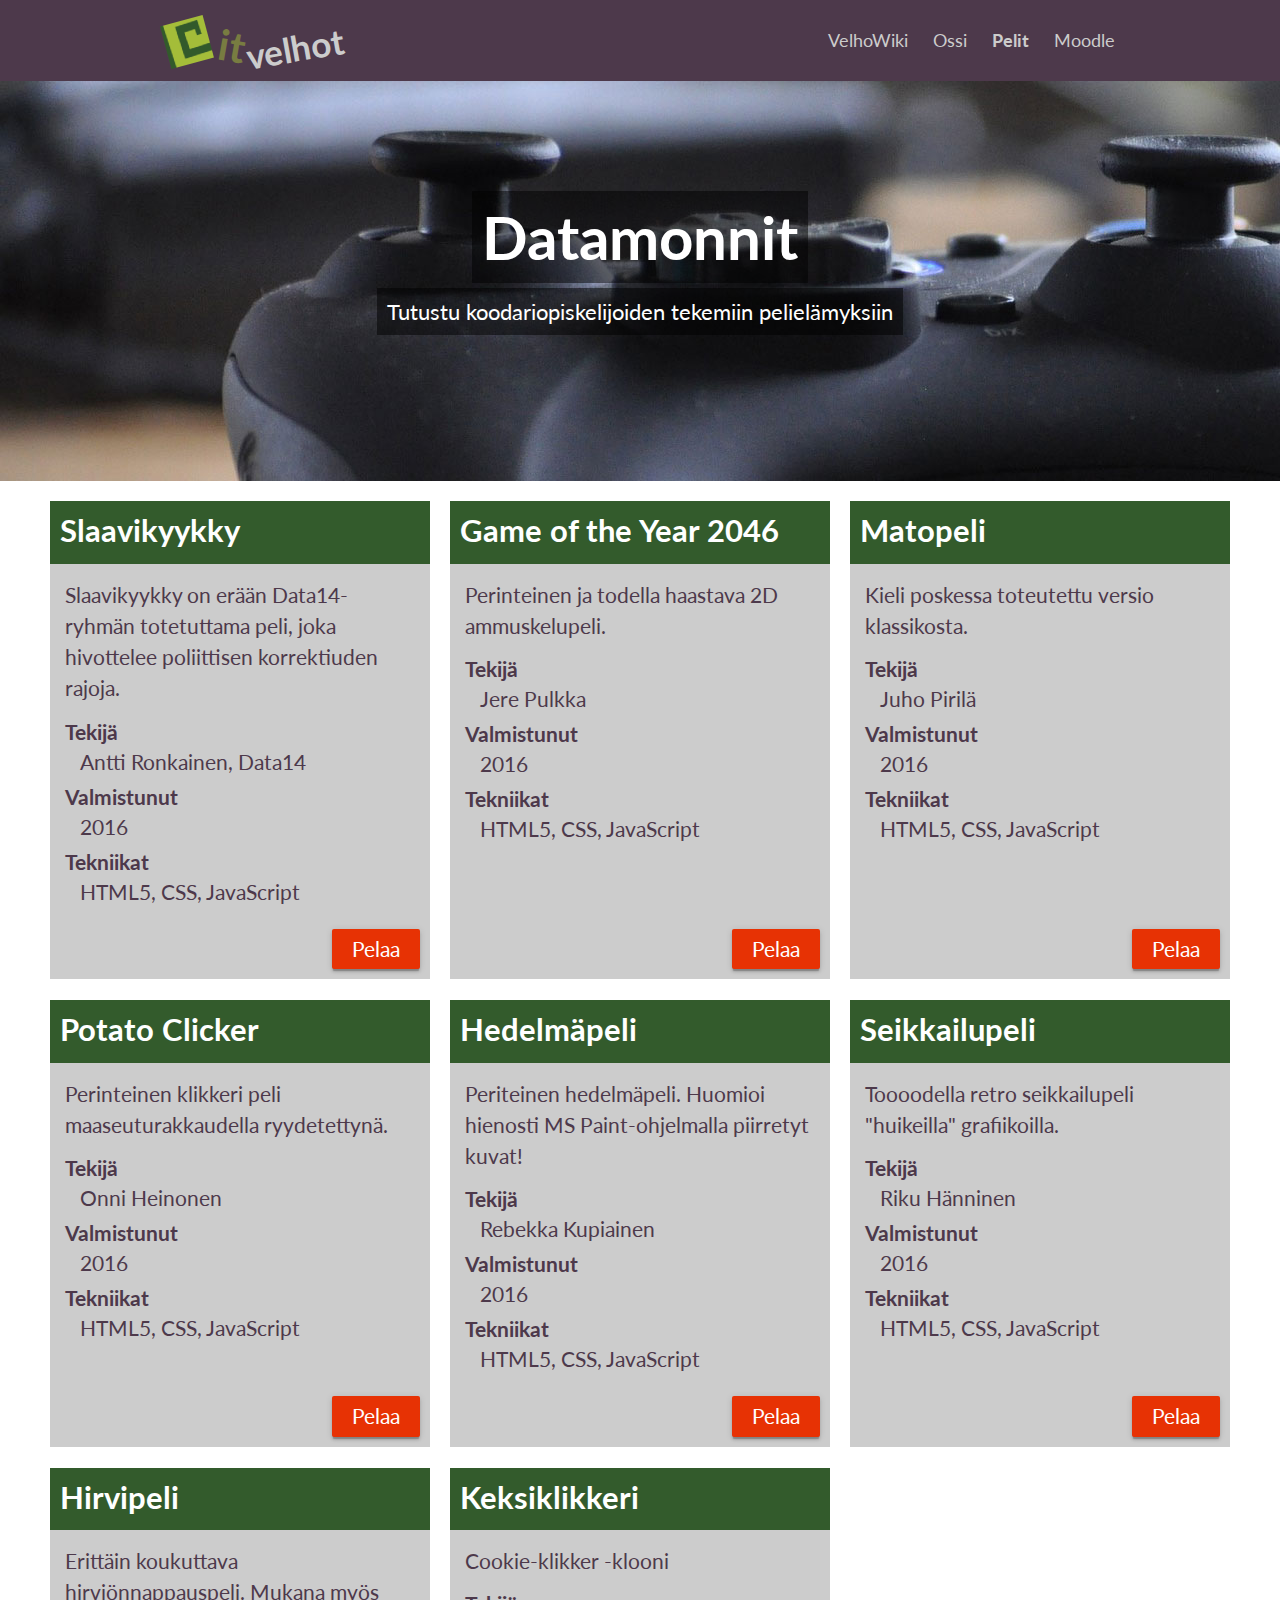
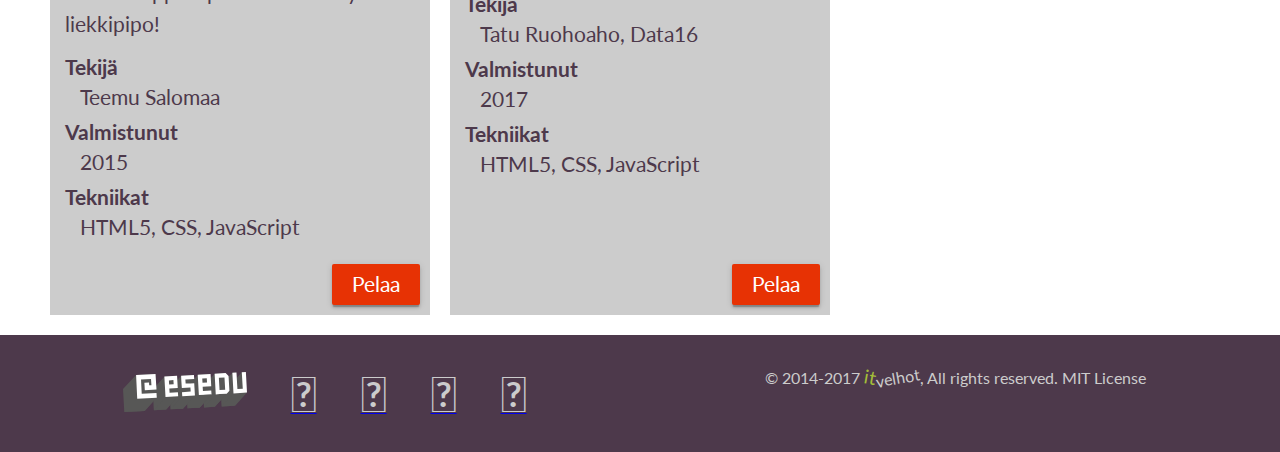
==== pelit.html @ f1851c49 "pelit-sivun alatunniste" ====
<!DOCTYPE html>
<html>
  <head>
    <meta charset="utf-8">
    <meta name="viewport" content="width=device-width">
    <meta name="description" content="Datamonnit, datanomi, esedu">
    <meta name="viewport" content="width=device-width, initial-scale=1.0">
    <meta name="keywords" content="datamonnit, datanomi, esedu">
    <link href="https://fonts.googleapis.com/icon?family=Material+Icons" rel="stylesheet">
    <link rel="stylesheet" href="https://cdnjs.cloudflare.com/ajax/libs/font-awesome/4.7.0/css/font-awesome.min.css">
    <link href="https://fonts.googleapis.com/css?family=Lato" rel="stylesheet">
    <link href="https://fonts.googleapis.com/css?family=Roboto+Condensed" rel="stylesheet">
    <link rel="icon" href="./assets/img/esedu_favico.png" type="image/png">
    <title> - it-velhot | Esedu - </title>
    <link rel="stylesheet" href="./assets/css/mobile-style.css">
  </head>
  <body>
    <div class="wrapper">
      <header class="row heading">
        <div class="container">
          <div class="branding">
            <a href="./index.html">
              <img class="heading-img" src="./assets/img/esedu_favico.png" style="" alt="Esedu Favicon"/>
              <h1 class="heading-img"><span class="highlight pulse">it</span><span class="logo-pulse lowlight"> velhot</span></h1>
            </a>
          </div>
          <nav class="icon"><a href="javascript:void(0);" onclick="blockToggle('topnav')">&#9776;</a></nav>
          <nav id="topnav" class="topnav">
            <ul>
              <li class=""><a href="https://it.esedu.fi/w" target="_new">VelhoWiki</a></li>
              <li class=""><a href="https://ossi.esedu.fi" target="_new">Ossi</a></li>
              <li class="active"><a href="../pelit.html">Pelit</a></li>
              <li class=""><a href="http://moodle.esedu.fi/moodle/" target="_new">Moodle</a></li>
            <!--
              <li  class="dropdown">
              <a href="javascript:void(0)" onclick="childToggle(this)" class="drop-btn">Ryhmät &nbsp;</a>
                 <ul class="dropdown-content">
                   <li><a href="#">Ohjelmistotuotanto</a></li>
                   <li><a href="#">Käytöntuki</a></li>
                 </ul>
              </li>
            -->
            <!--
              <li  class="tab6"><a href="#">Kuvia</a></li>
              <li  class="tab6"><a href="#">Some</a></li>
            </ul>
          -->
          </nav>
        </div>
      </header>
  
      <section id="showcase" class="games">
          <div class="container">
              <h1><span class="dark_bg">Datamonnit</span></h1>
              <p><span class="dark_bg">Tutustu koodariopiskelijoiden tekemiin pelielämyksiin</span></p>
          </div>
      </section>

      <main class="ruudukko">
        <section>
          <h2>Slaavikyykky</h2>
          <div>
            <p>
              Slaavikyykky on erään Data14-ryhmän totetuttama peli, joka hivottelee poliittisen korrektiuden rajoja. 
            </p>
            <dl>
              <dt>Tekijä</dt><dd>Antti Ronkainen, Data14</dd>
              <dt>Valmistunut</dt><dd> 2016</dd>
              <dt>Tekniikat</dt><dd>HTML5, CSS, JavaScript</dd>
            </dl> 
          </div>
          <p class="more"><a class="btn" target="_new" href=".../pelit/slaavikyykky/">Pelaa</a></p>
        </section>
        <section>
          <h2>Game of the Year 2046</h2>
          <div>
            <p>
              Perinteinen ja todella haastava 2D ammuskelupeli. 
            </p>
            <dl>
              <dt>Tekijä</dt><dd>Jere Pulkka</dd>
              <dt>Valmistunut</dt><dd>2016</dd>
              <dt>Tekniikat</dt><dd>HTML5, CSS, JavaScript</dd>
            </dl>
          </div>
          <p class="more"><a class="btn" target="_new" href="../pelit/game_of_the_year/pelaus.html">Pelaa</a></p>
        </section>
        <section>
          <h2>Matopeli</h2>
          <div>
            <p>
              Kieli poskessa toteutettu versio klassikosta. 
            </p>
            <dl>
                <dt>Tekijä</dt><dd>Juho Pirilä</dd>
                <dt>Valmistunut</dt><dd>2016</dd>
                <dt>Tekniikat</dt><dd>HTML5, CSS, JavaScript</dd>
              </dl>
          </div>
          <p class="more"><a class="btn" target="_new" href="../pelit/matopeli/snake.html">Pelaa</a></p>
        </section>
        <section>
          <h2>Potato Clicker</h2>
          <div>
            <p>
            Perinteinen klikkeri peli maaseuturakkaudella ryydetettynä.
            </p>
            <dl>
              <dt>Tekijä</dt><dd>Onni Heinonen</dd>
              <dt>Valmistunut</dt><dd>2016</dd>
              <dt>Tekniikat</dt><dd>HTML5, CSS, JavaScript</dd>
            </dl>
          </div>
          <p class="more"><a class="btn" target="_new" href="../pelit/potatoclicker">Pelaa</a></p>
        </section>
        <section>
          <h2>Hedelmäpeli</h2>
          <div>
            <p>
            Periteinen hedelmäpeli. Huomioi hienosti MS Paint-ohjelmalla piirretyt kuvat!
            </p>
            <dl>
              <dt>Tekijä</dt><dd>Rebekka Kupiainen</dd>
              <dt>Valmistunut</dt><dd>2016</dd>
              <dt>Tekniikat</dt><dd>HTML5, CSS, JavaScript</dd>
            </dl>
          </div>
          <p class="more"><a class="btn" target="_new" href="../pelit/hedelmapeli">Pelaa</a></p>
        </section>
        <section>
          <h2>Seikkailupeli</h2>
          <div>
            <p>
            Toooodella retro seikkailupeli "huikeilla" grafiikoilla.
            </p>
            <dl>
              <dt>Tekijä</dt><dd>Riku Hänninen</dd>
              <dt>Valmistunut</dt><dd>2016</dd>
              <dt>Tekniikat</dt><dd>HTML5, CSS, JavaScript</dd>
            </dl>
          </div>
          <p class="more"><a class="btn" target="_new" href="../pelit/adventure">Pelaa</a></p>
        </section>
        <section>
          <h2>Hirvipeli</h2>
          <div>
            <p>Erittäin koukuttava hirviönnappauspeli. Mukana myös liekkipipo!</p>
            <dl>
              <dt>Tekijä</dt><dd>Teemu Salomaa</dd>
              <dt>Valmistunut</dt><dd>2015</dd>
              <dt>Tekniikat</dt><dd>HTML5, CSS, JavaScript</dd>
            </dl> 
          </div>
          <p class="more"><a class="btn" target="_new" href="../pelit/hirvipeli">Pelaa</a></p>
        </section>
        <section>
          <h2>Keksiklikkeri</h2>
          <div>
            <p>
            Cookie-klikker -klooni
            </p>
            <dl>
              <dt>Tekijä</dt><dd>Tatu Ruohoaho, Data16</dd>
              <dt>Valmistunut</dt><dd>2017</dd>
              <dt>Tekniikat</dt><dd>HTML5, CSS, JavaScript</dd>
            </dl>
          </div>
          <p class="more"><a class="btn" target="_new" href="../pelit/keksi_klikkeri">Pelaa</a></p>
        </section>


      </main>
    </div>

      
    <footer>
        <section>
          <ul>
            <li>
              <a href="https://www.esedu.fi">
                <img src="assets/img/esedu_gray.svg" data-no-retina="true" alt="youtube-logo" style="height: 40px; ">
              </a>
            </li>
            <li>
              <a href="https://www.github.com/datamonnit/">
                <i class="fab fa-github"></i>
              </a>
            </li>
            <li>
              <a href="https://www.instagram.com/datamonni/">
                <i class="fab fa-instagram"></i>
              </a>
            </li>
            <li>
                <a href="https://twitch.tv/codingesedu" target="_new">
                  <i class="fab fa-twitch"></i>
                </a> 
            </li>
            <li>
              <a href="https://www.youtube.com/channel/UCwDwx63XPM27Wz66mrq5-hw" target="_new">
                <i class="fab fa-youtube"></i>
              </a>
            </li>
          </ul>
        </section>
        <section>
            <p class="copy">© 2014-2017 <span class="highlight">it</span><span class="lowlight">velhot</span>, All rights reserved. MIT License</p>
        </section>
      </footer>

  </body>
  <script src="./assets/js/main.js"></script>
</html>
---- assets/css/mobile-style.css ----
* {
  margin: 0; padding: 0; box-sizing: border-box;
}

html, body{
  height: 100%;
  font-family: 'Lato', sans-serif;
}

h1,h2, li a, footer, p {
  
}

.ruudukko ul {
  list-style: none;
  padding: 0;
}
.ruudukko li {
  padding-left: 1.3em;
}
.ruudukko li:before {
  content: "\f00c"; /* FontAwesome Unicode */
  font-family: FontAwesome;
  display: inline-block;
  margin-left: -1.3em; /* same as padding-left set on li */
  width: 1.3em; /* same as padding-left set on li */
}


.container {
max-width: 970px;
margin: 0 auto;
}

.highlight {
  display: inline-block;
  color: #a4be39;
  font-size: 1.2em;
  -ms-transform: rotate(10deg); 
  -webkit-transform: rotate(10deg); 
  transform: rotate(10deg);
}
.lowlight {
  display: inline-block;
  
  -ms-transform: rotate(-10deg); 
  -webkit-transform: rotate(-10deg); 
  transform: rotate(-10deg);
}


.pulse {
  -webkit-animation: pulse 3s ease-out;
  -webkit-animation-iteration-count: infinite; 
  opacity: 0.5;
}
@-webkit-keyframes pulse {
  0% { 
      opacity: 0.5;
  }
  50% { 
      opacity: 1.0;
  }
  100% { 
      opacity: 0.5;
  }
}


hr.style-two {
  border: 0;
  height: 1px;
  background-image: linear-gradient(to right, rgba(0, 0, 0, 0), rgba(0, 0, 0, 0.75), rgba(0, 0, 0, 0));
}

/* Navigointi */
.icon {
  display: none;
}

/* Mixin */
@mixin vertical-align($position: relative) {
  position: $position;
  top: 50%;
  -webkit-transform: translateY(-50%);
  -ms-transform: translateY(-50%);
  transform: translateY(-50%);
} 

.branding {
  display: block;
  float: left;
  @include vertical-align();
} 

.branding img {
  display: block;
  float: left;
  margin: 0 10px;
  height: 2.5em;
  width: auto;
  @include vertical-align(); 

  -ms-transform: rotate(-15deg); 
  -webkit-transform: rotate(-15deg); 
  transform: rotate(-15deg);
}

.some {
  font-size: 0.9em;
  width: 100%;
  display: grid;
  grid-template-columns: 1fr 1fr;
  padding: 10px;
  text-align: center;
}

.some i {
  font-size: 4em;
  display: block;
  clear: both;
  margin: 0 5px;
  
}

.some a {
  color: black;
  text-decoration: none;
  margin: 5px;
}

.some a:hover {
  color: #444;
}

/*******************************************
**      Navigointipalkki -tyylit          **
********************************************/
.dropdown-content {position: absolute;}

.heading {
  background-color: #4D394B;
  padding: 20px 0px;
  color: #ccc;
  font-size: 1.1em;
}

.heading a {
  color: #ccc;
  text-decoration: none;;
}
  
header h1 {
  float: left;
}
  
header nav{
  text-align: right;
  width: 100%;
  /* color: #979797; */
}
  
header nav ul li { display: inline-block; }

header li {
  margin: 0px;
  padding: 10px;
}
  
.dropdown li{
  display: block;
  padding: 10px;
  margin: 0;
} 
  
.dropdown {
  z-index: 85;
}

.dropdown-content {
  display: none;
  position: absolute;
}

.dropdown-content a {
  /* background-color: #222; */
  /* padding: 10px 10px; */
  text-decoration: none;
  display: block;
  text-align: left;
}

.dropdown-content a {
  display: block;
  margin: 0;
  padding: 0;
}

.dropdown-content li { background-color: #7F5F7C; }

.dropdown-content li:hover {background-color: #444}

.show {
  display: block;
}

nav a:hover {
  color: #fff;
}

nav li.active {
  font-weight: bold;
}

/* Showcase */
#showcase {
  min-height: 400px;
  text-align: center;
  color: #ffffff;
  padding: 100px 0;
}

.index {
  background-image: url('../img/screenofcode.jpg');
}

.games {
  background-image: url('../img/controller.jpg');
}

.staff {
  background-image: url('../img/staff.jpg');
}


#showcase h1 {
  font-size: 60px;
  margin: 20px;
}

#showcase p {
  margin: 25px;
  font-size: 22px;
}

.dark_bg {
  padding: 10px;
  background-color: rgba(0, 0, 0, 0.5);
}

/*******************************************
**      Grid Styles                       **
********************************************/
.ruudukko {
  font-size: 1.3em;
  max-width: 1200px;
  margin: 10px auto;
  display: grid;
  grid-template-columns: 1fr 1fr 1fr;
  /* grid-template-rows: 200px 200px 200px; */
  /* border: 2px solid #f76707;
  border-radius: 5px;
  background-color: #fff4e6; */
}


.ruudukko > section {
  display: grid;
  grid-template-columns: 1fr;
  grid-template-rows: 3em auto min-content;
  background-color: #ccc;
  padding: 0px;
  margin: 0.5em;
  color: #4D394B;
}
.ruudukko h2 {
  /* background-color: #2EA664; */
  background-color: #335B2C;
  padding: 10px;
  color: #fff;
}

.ruudukko p, .ruudukko ul, .ruudukko dl {
  margin: 15px;
}

.ruudukko p {
  line-height: 1.5em;
}

.ruudukko dt {
  margin-top: 10px;
  font-weight: bold;
}
.ruudukko dd {
  margin-top: 5px;
  margin-left: 15px;
}

.ruudukko .more {
  line-height: 1em;
  text-align: right; 
  margin: 0px;
}

.btn { 
  text-decoration: none;
  display: inline-block;
  padding: 10px 20px;
  background-color: rgb(231, 50, 4);
  color: #fff;
  border: none;
  margin: 10px;
  border-radius: 2px;
  box-shadow: 0 3px 3px 0 rgba(0,0,0,0.14), 0 1px 7px 0 rgba(0,0,0,0.12), 0 3px 1px -1px rgba(0,0,0,0.2); 
}

.btn:hover {
  background-color: rgb(192, 49, 24);
  box-shadow: 0 3px 3px 0 rgba(0,0,0,0.14), 0 1px 7px 0 rgba(0,0,0,0.12), 0 3px 1px -1px rgba(0,0,0,0.2); 
  color: #fff;
}

.btn:active {
  box-shadow: none;
  border:none; 
}

.ruudukko ul {
  padding: 0px 0px 0 0px;
  
}

.ruudukko ul li {
  margin-left: 0px;
  line-height: 1.3em;
}

.ruudukko li a {
  color: #325A2B;
  text-decoration: none;
}

footer {
  display: grid;
  grid-template-columns: 1fr 1fr;
  grid-auto-rows: auto;
  grid-template-areas: "a a b b";
  background-color: #4D394B;
  color: #ccc;
  margin: 10px 0 0 0;
  padding: 10px;
  text-align: center;
  vertical-align: middle;
}

footer li {
  display: inline-block;
  margin: 20px;
}

footer i {
  font-size: 3em;
  color: #ccc;
}
footer img {
  height: 80px;
}

.copy {
  margin-top: 20px;
}


/* .dropdown:hover .dropdown-content {
  display: block;
} */


/*******************************************
**      Mobiili -tyylit                   **
********************************************/
@media screen and (max-width: 980px) {
  
  /*******************************************
  **      Mobiili-navigaatio                **
  ********************************************/
   
  .topnav ul { clear: both; }
  .topnav li { display: none; }
  .icon {
    display: block;
    padding-right: 10px;
    font-size: 1.5em;
  }
  
  .topnav.responsive {position: relative;}
  .topnav.responsive li.icon {
    position: absolute;
    right: 0;
    top: 0;
  }
  .responsive li, .responsive li a {
    float: none;
    display: block;
    text-align: left;
  }
  .dropdown-content { 
    margin-top: 15px;
    position: relative;
  }

  /*******************************************
  **      Mobiili-showcase                  **
  ********************************************/
  #showcase {
    min-height: 200px;
    padding: 20px 0;
  }


  /*******************************************
  **      Mobiili-gridi                     **
  ********************************************/
  /* Grid-styles */
  .ruudukko {
    max-width: 970px;
    margin: 20px auto;
    display: grid;
    grid-template-columns: 1fr;
    grid-template-rows: 100%;
  }

  /*******************************************
  **      Mobiili-footer                     **
  ********************************************/
  footer {
    display: block;
    width: 100%;
  }
  

}

@media screen and (max-width: 600px) {
  footer section {
    margin: 0;
    padding: 0;
    clear: both;
  }
  footer li {
    display: block;
    width: 33%;
    float: left;
    margin: 20px 0;
  }
}
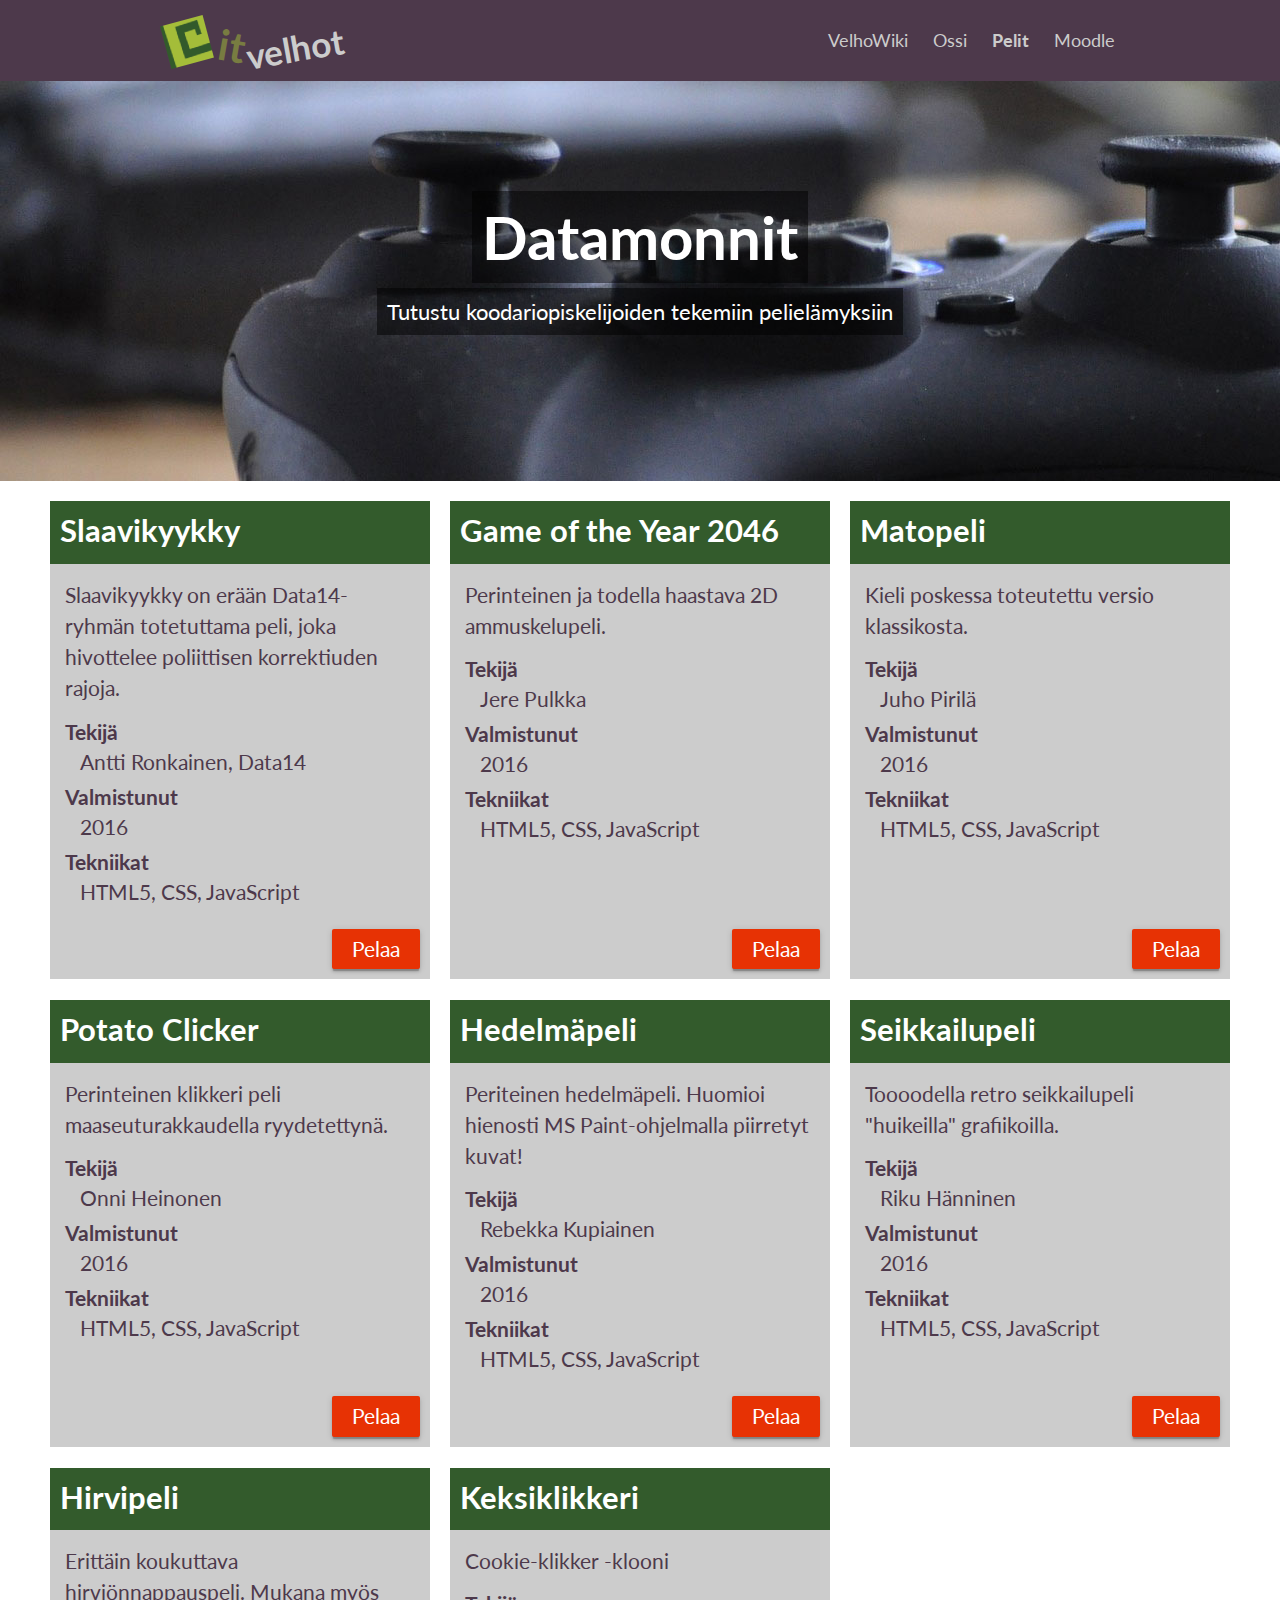
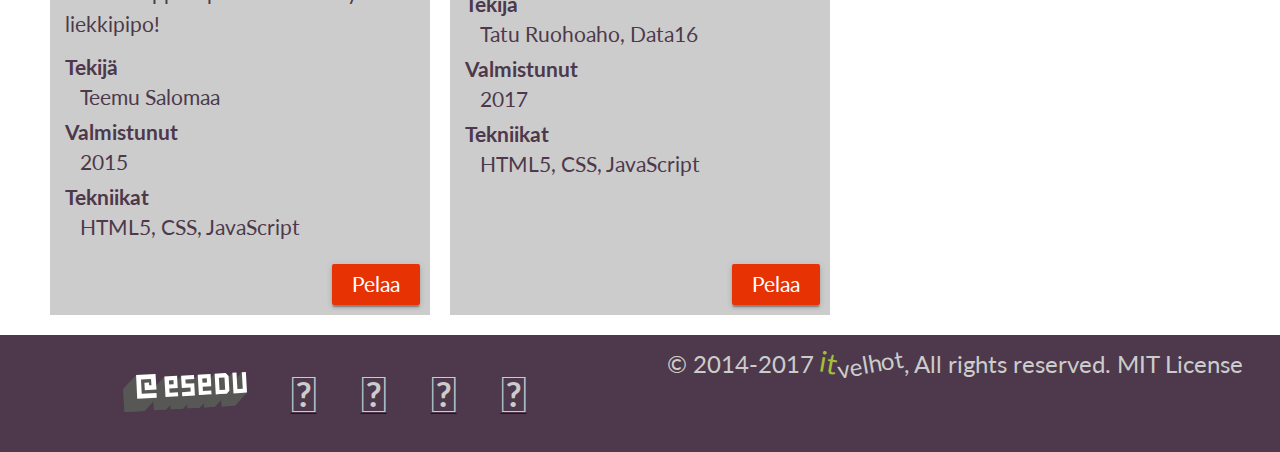
==== commit fc05249a: "Pieni korjaus linkkeihin" ====
--- a/pelit.html
+++ b/pelit.html
@@ -69,7 +69,7 @@
               <dt>Tekniikat</dt><dd>HTML5, CSS, JavaScript</dd>
             </dl> 
           </div>
-          <p class="more"><a class="btn" target="_new" href=".../pelit/slaavikyykky/">Pelaa</a></p>
+          <p class="more"><a class="btn" target="_new" href="../pelit/slaavikyykky/">Pelaa</a></p>
         </section>
         <section>
           <h2>Game of the Year 2046</h2>
--- a/assets/css/mobile-style.css
+++ b/assets/css/mobile-style.css
@@ -90,7 +90,7 @@
 .branding {
   display: block;
   float: left;
-  @include vertical-align();
+  /* @include vertical-align(); */
 } 
 
 .branding img {
@@ -99,7 +99,7 @@
   margin: 0 10px;
   height: 2.5em;
   width: auto;
-  @include vertical-align(); 
+  /* @include vertical-align();  */
 
   -ms-transform: rotate(-15deg); 
   -webkit-transform: rotate(-15deg); 
@@ -354,6 +354,12 @@
   vertical-align: middle;
 }
 
+footer div {
+  display: flex;
+  flex-direction: column;
+  justify-content: center;
+}
+
 footer li {
   display: inline-block;
   margin: 20px;
@@ -368,7 +374,8 @@
 }
 
 .copy {
-  margin-top: 20px;
+  font-size: 1.5em;
+  vertical-align: middle;
 }
 
 
@@ -425,25 +432,32 @@
   /* Grid-styles */
   .ruudukko {
     max-width: 970px;
-    margin: 20px auto;
+    margin: 0px auto;
     display: grid;
     grid-template-columns: 1fr;
     grid-template-rows: 100%;
   }
-
+  .ruudukko > section {
+    margin: 0px 0;
+  }
   /*******************************************
   **      Mobiili-footer                     **
   ********************************************/
   footer {
     display: block;
     width: 100%;
+    margin: 0;
+  }
+
+  footer {
+    font-size: 0.8em;
   }
   
 
 }
 
 @media screen and (max-width: 600px) {
-  footer section {
+  footer div {
     margin: 0;
     padding: 0;
     clear: both;
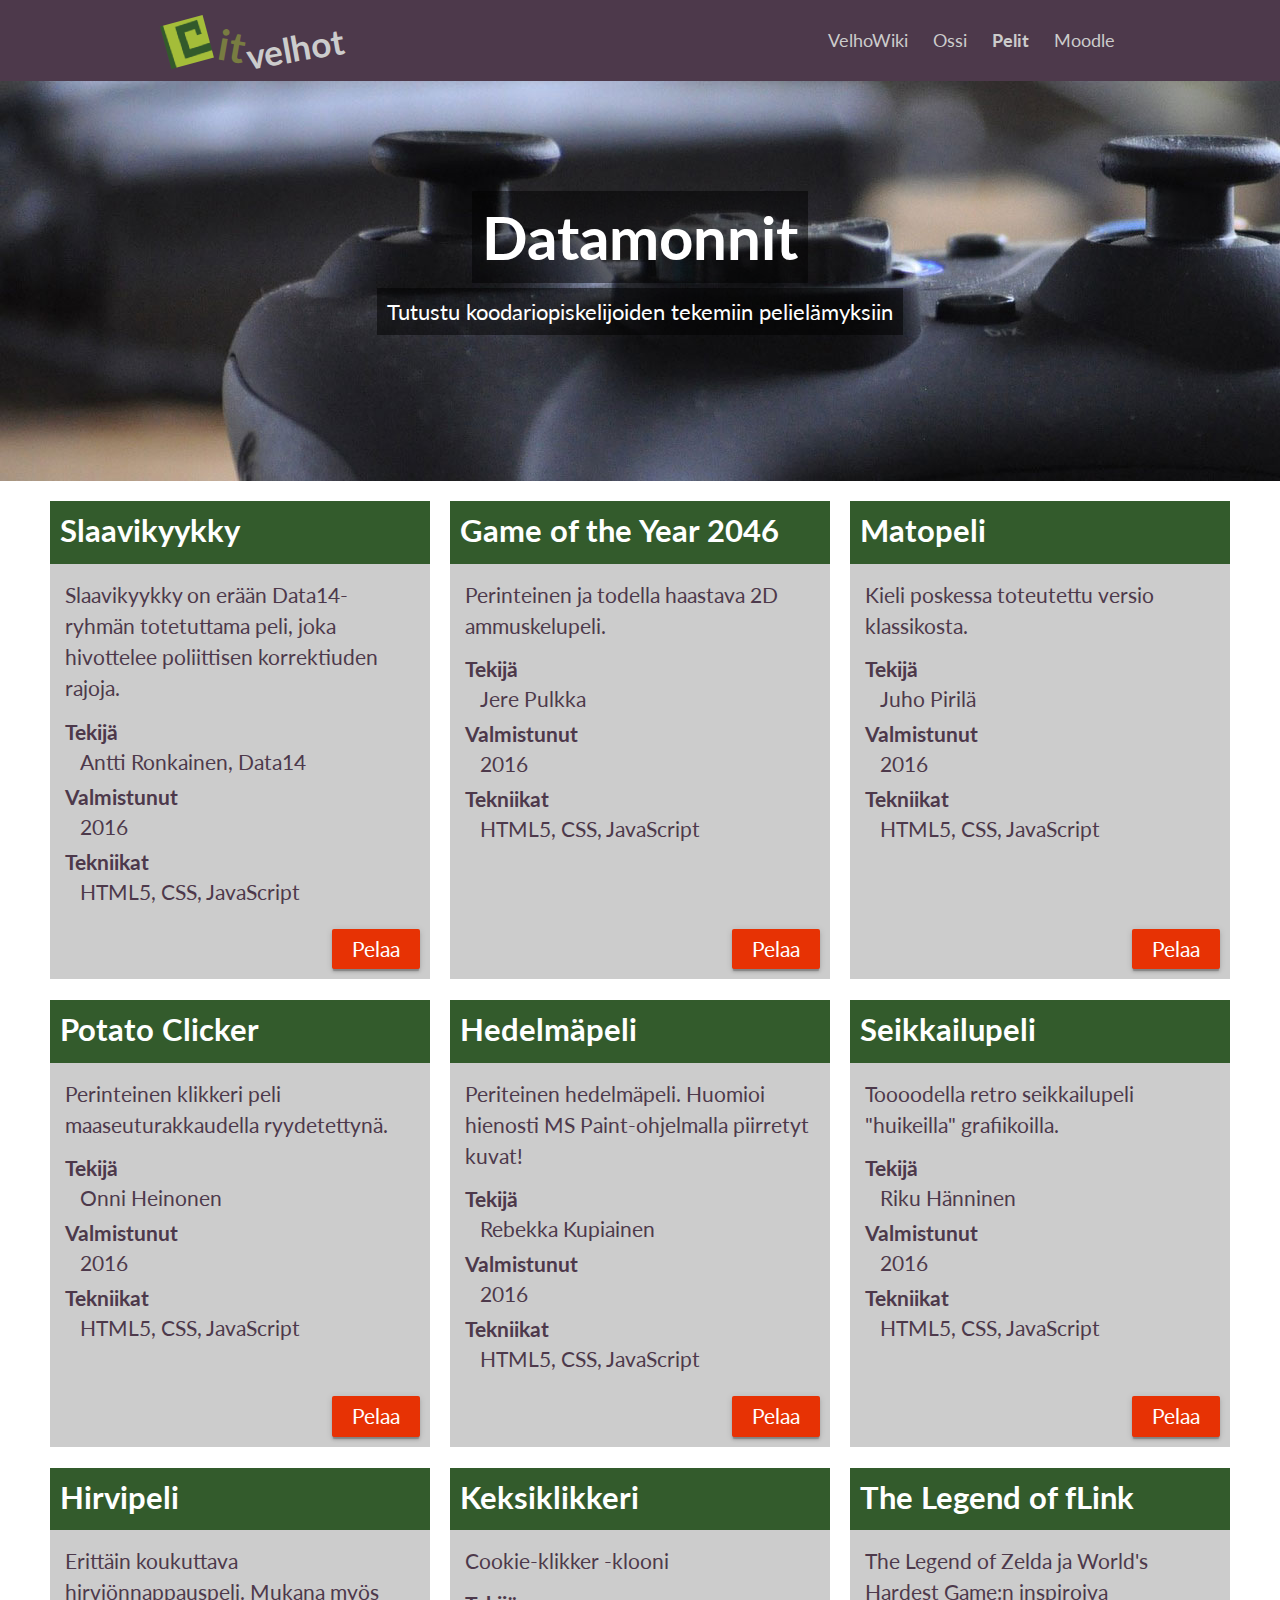
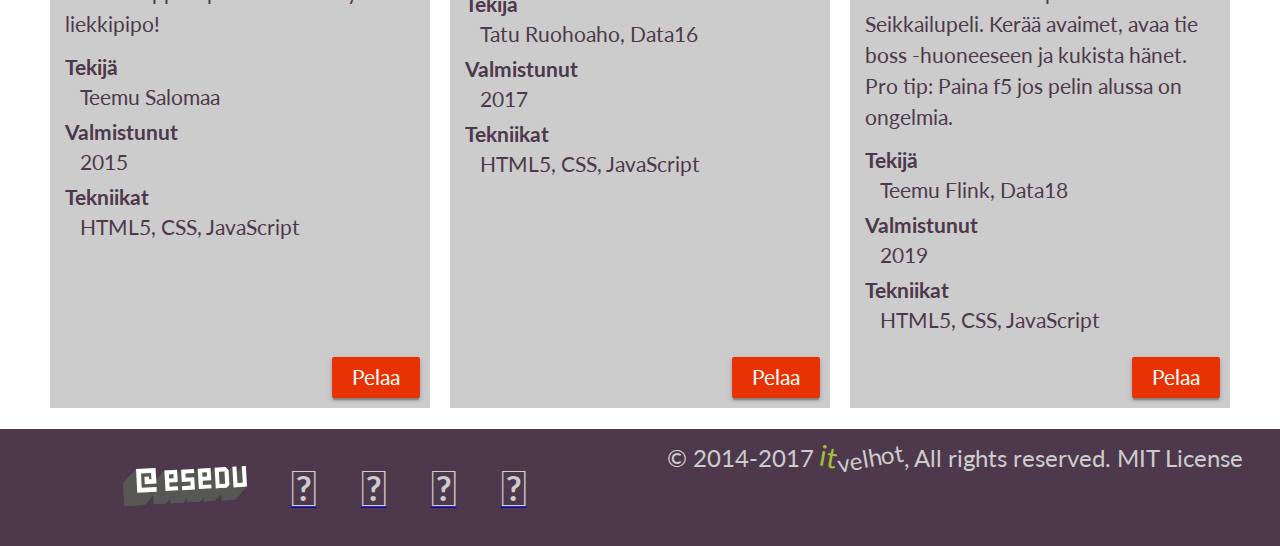
==== commit fcf8ae53: "The Legend of fLink lisätty" ====
--- a/pelit.html
+++ b/pelit.html
@@ -167,6 +167,22 @@
           </div>
           <p class="more"><a class="btn" target="_new" href="../pelit/keksi_klikkeri">Pelaa</a></p>
         </section>
+        <section>
+          <h2>The Legend of fLink</h2>
+          <div>
+            <p>
+            The Legend of Zelda ja World's Hardest Game:n inspiroiva Seikkailupeli. 
+            Kerää avaimet, avaa tie boss -huoneeseen ja kukista hänet.
+            Pro tip: Paina f5 jos pelin alussa on ongelmia.
+            </p>
+            <dl>
+              <dt>Tekijä</dt><dd>Teemu Flink, Data18</dd>
+              <dt>Valmistunut</dt><dd>2019</dd>
+              <dt>Tekniikat</dt><dd>HTML5, CSS, JavaScript</dd>
+            </dl>
+          </div>
+          <p class="more"><a class="btn" target="_new" href="../pelit/LOF/menu.html">Pelaa</a></p>
+        </section>
 
 
       </main>
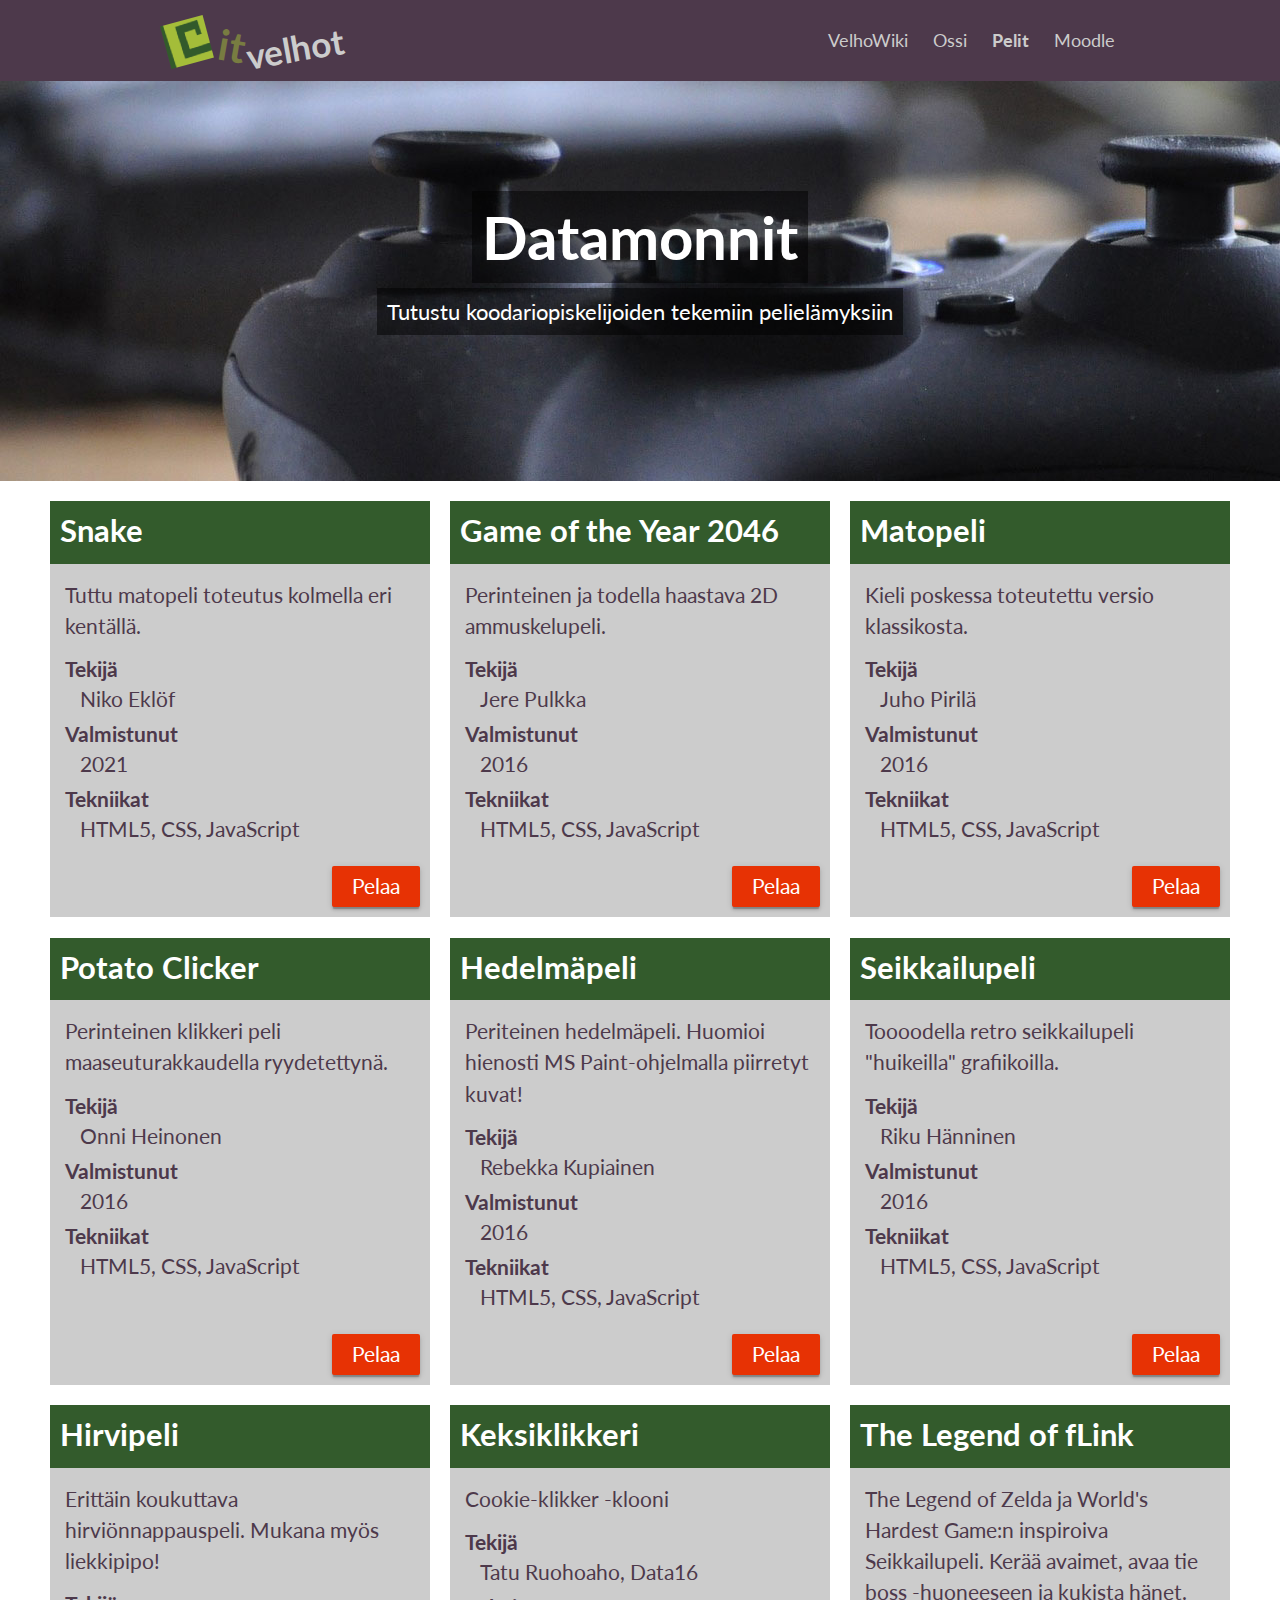
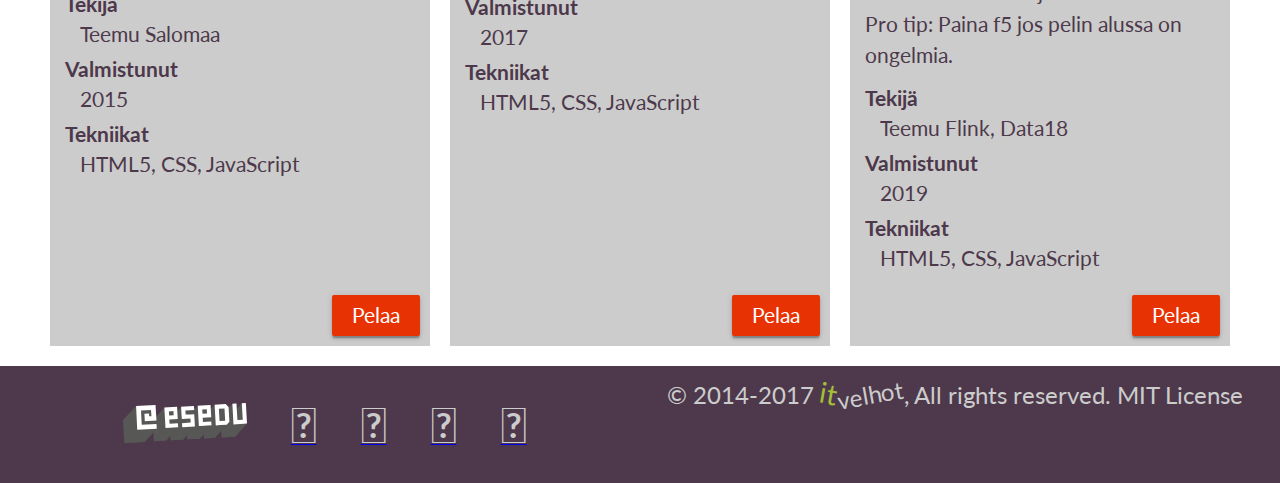
==== commit 8cd8a926: "Nikon matopeli lisätty" ====
--- a/pelit.html
+++ b/pelit.html
@@ -58,18 +58,18 @@
 
       <main class="ruudukko">
         <section>
-          <h2>Slaavikyykky</h2>
-          <div>
-            <p>
-              Slaavikyykky on erään Data14-ryhmän totetuttama peli, joka hivottelee poliittisen korrektiuden rajoja. 
-            </p>
-            <dl>
-              <dt>Tekijä</dt><dd>Antti Ronkainen, Data14</dd>
-              <dt>Valmistunut</dt><dd> 2016</dd>
-              <dt>Tekniikat</dt><dd>HTML5, CSS, JavaScript</dd>
-            </dl> 
-          </div>
-          <p class="more"><a class="btn" target="_new" href="../pelit/slaavikyykky/">Pelaa</a></p>
+          <h2>Snake</h2>
+          <div>
+            <p>
+              Tuttu matopeli toteutus kolmella eri kentällä.
+            </p>
+            <dl>
+              <dt>Tekijä</dt><dd>Niko Eklöf</dd>
+              <dt>Valmistunut</dt><dd>2021</dd>
+              <dt>Tekniikat</dt><dd>HTML5, CSS, JavaScript</dd>
+            </dl>
+          </div>
+          <p class="more"><a class="btn" target="_new" href="../pelit/matopeli-niko/">Pelaa</a></p>
         </section>
         <section>
           <h2>Game of the Year 2046</h2>
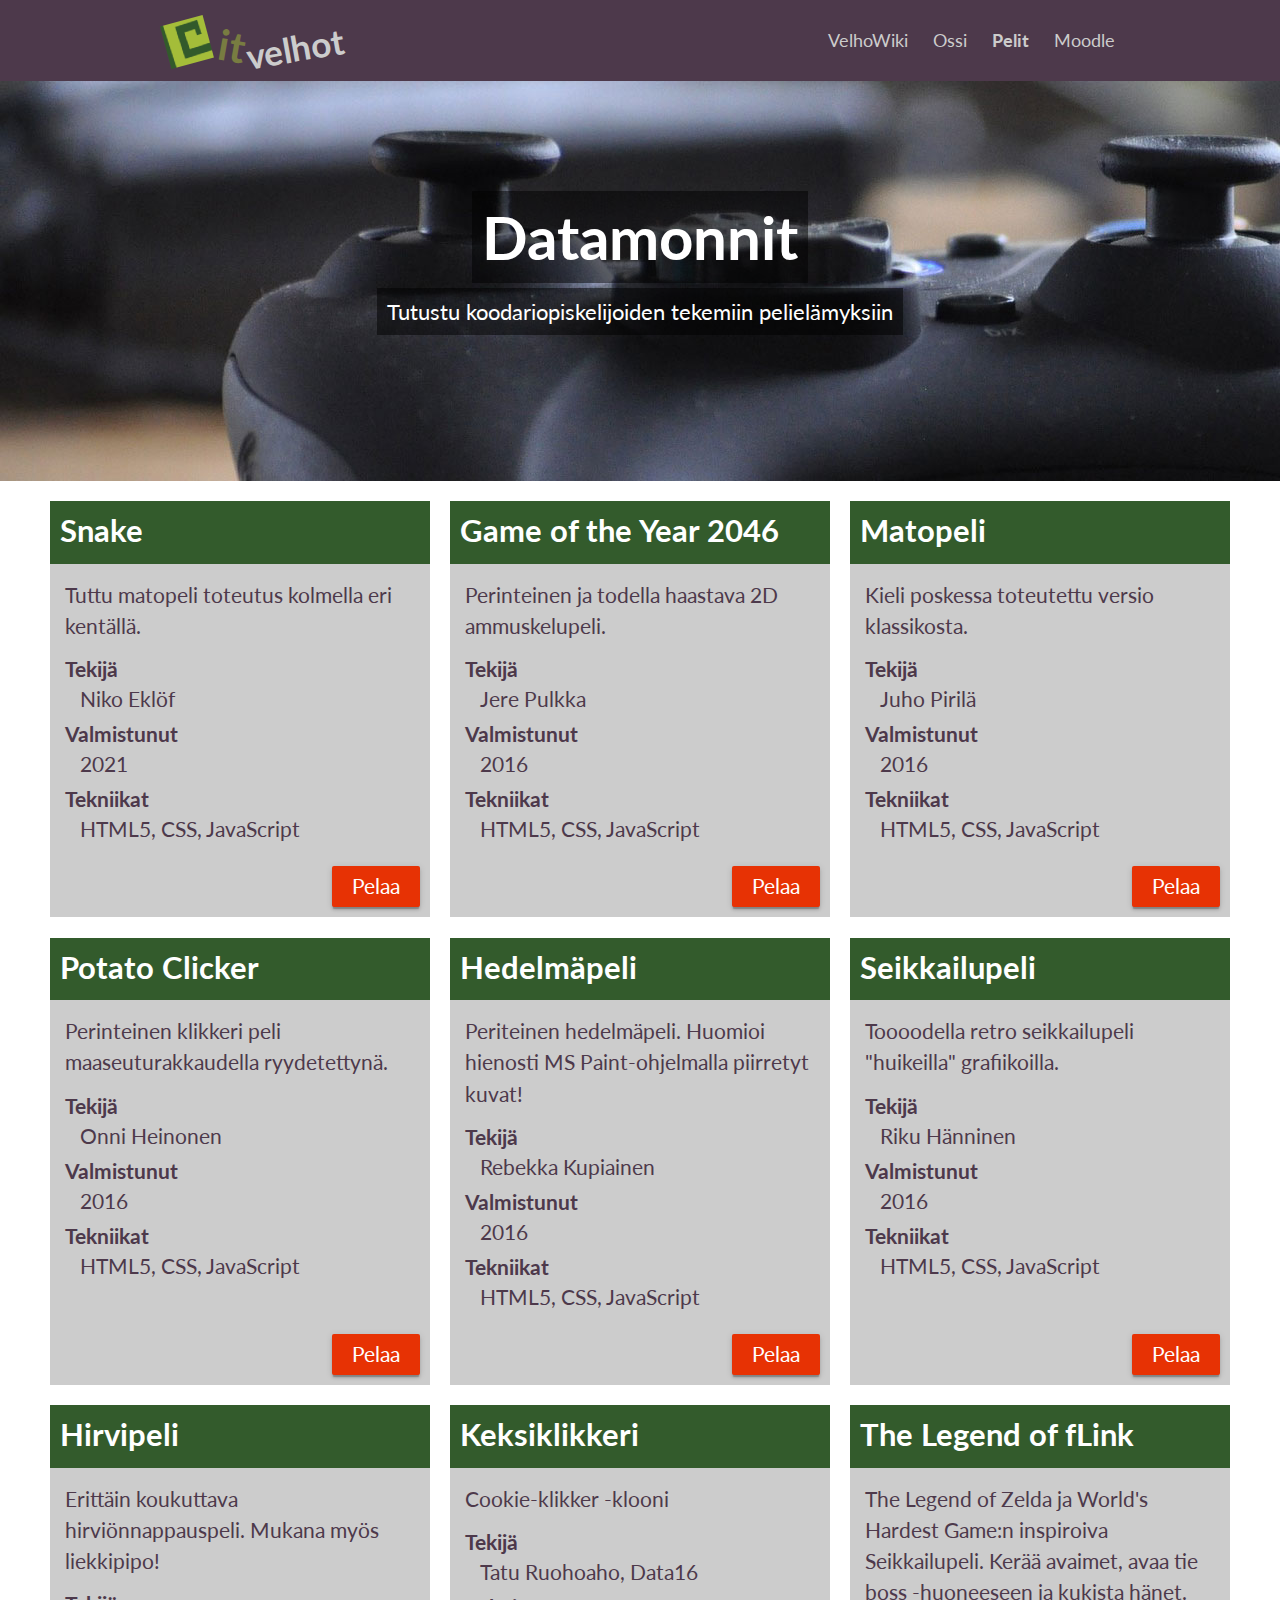
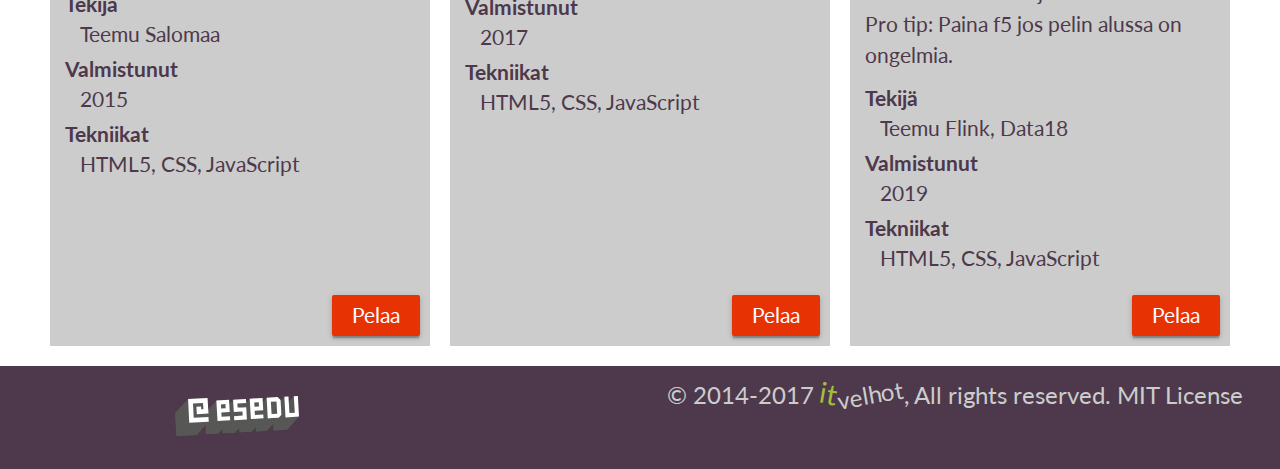
==== commit a552ff30: "FA-link uusittu" ====
--- a/pelit.html
+++ b/pelit.html
@@ -7,7 +7,9 @@
     <meta name="viewport" content="width=device-width, initial-scale=1.0">
     <meta name="keywords" content="datamonnit, datanomi, esedu">
     <link href="https://fonts.googleapis.com/icon?family=Material+Icons" rel="stylesheet">
-    <link rel="stylesheet" href="https://cdnjs.cloudflare.com/ajax/libs/font-awesome/4.7.0/css/font-awesome.min.css">
+    
+    <link rel="stylesheet" href="https://use.fontawesome.com/releases/v5.3.1/css/all.css" integrity="sha384-mzrmE5qonljUremFsqc01SB46JvROS7bZs3IO2EmfFsd15uHvIt+Y8vEf7N7fWAU" crossorigin="anonymous">
+
     <link href="https://fonts.googleapis.com/css?family=Lato" rel="stylesheet">
     <link href="https://fonts.googleapis.com/css?family=Roboto+Condensed" rel="stylesheet">
     <link rel="icon" href="./assets/img/esedu_favico.png" type="image/png">
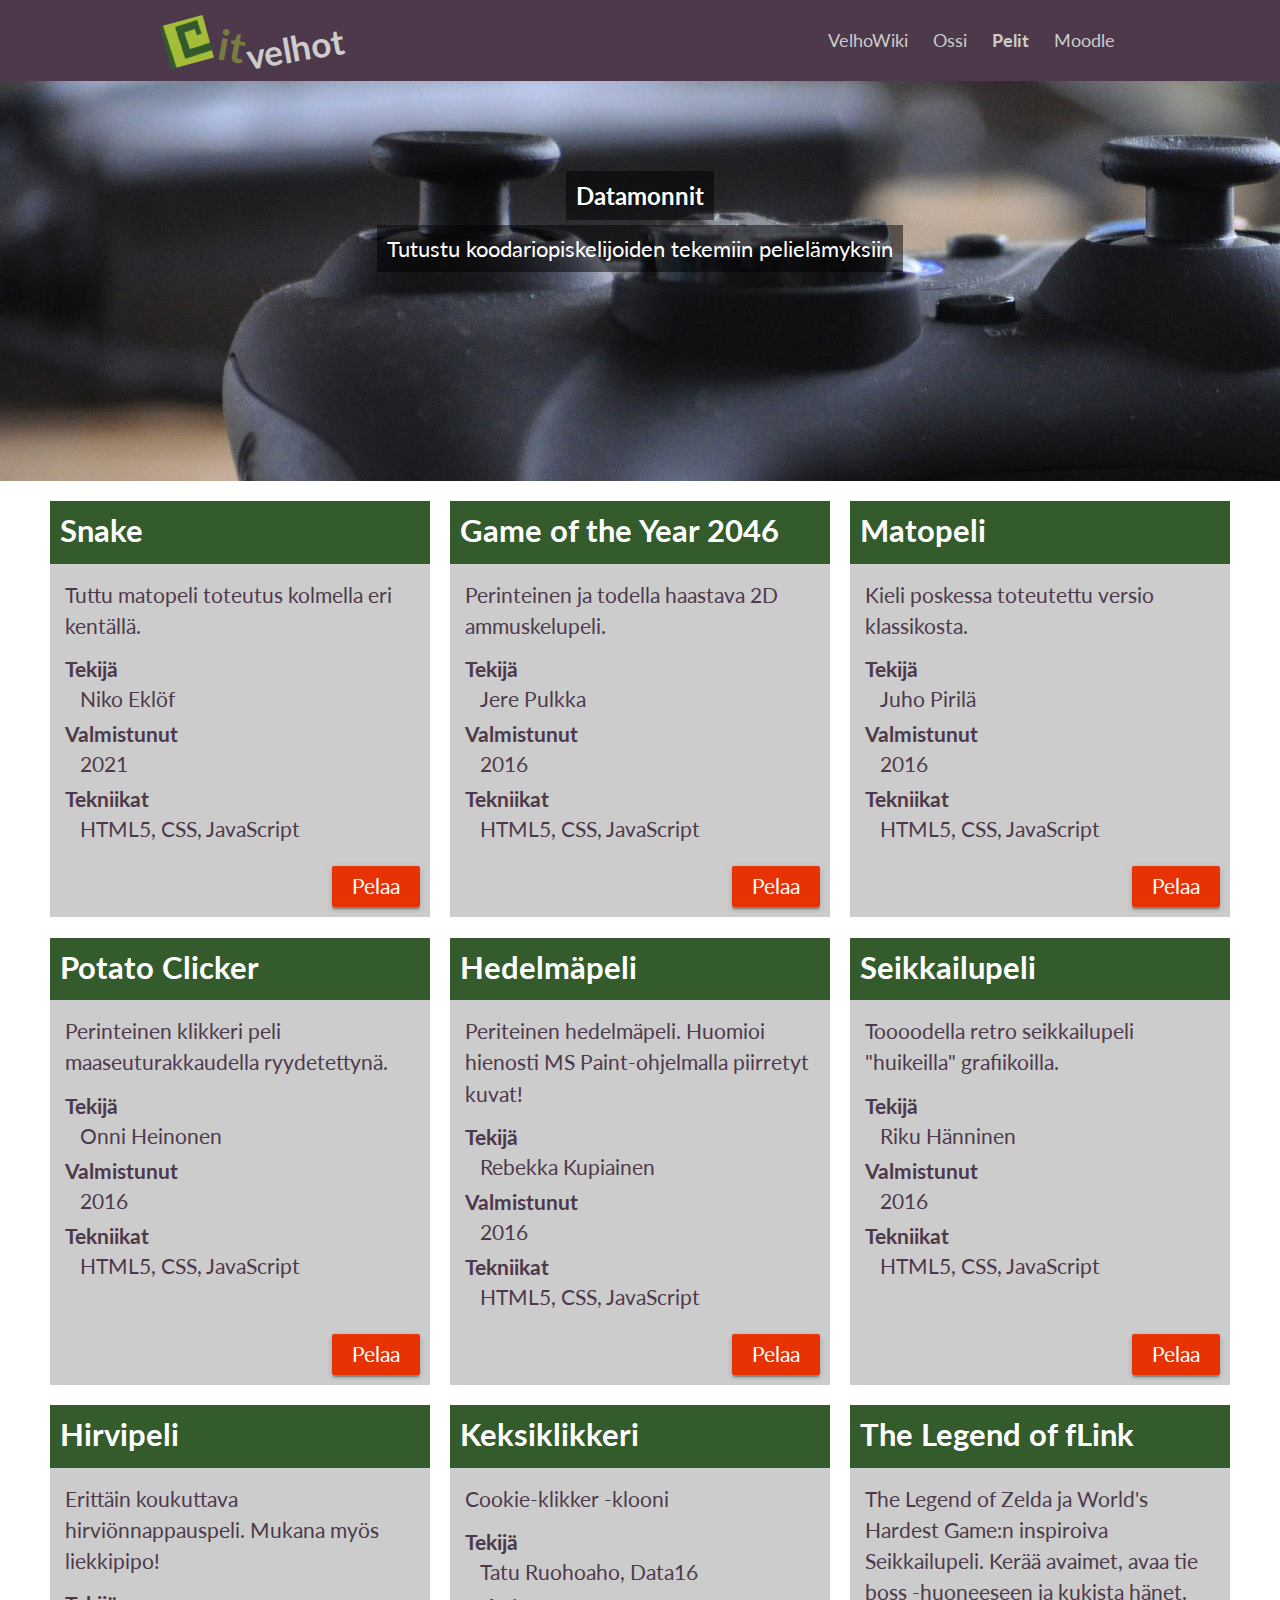
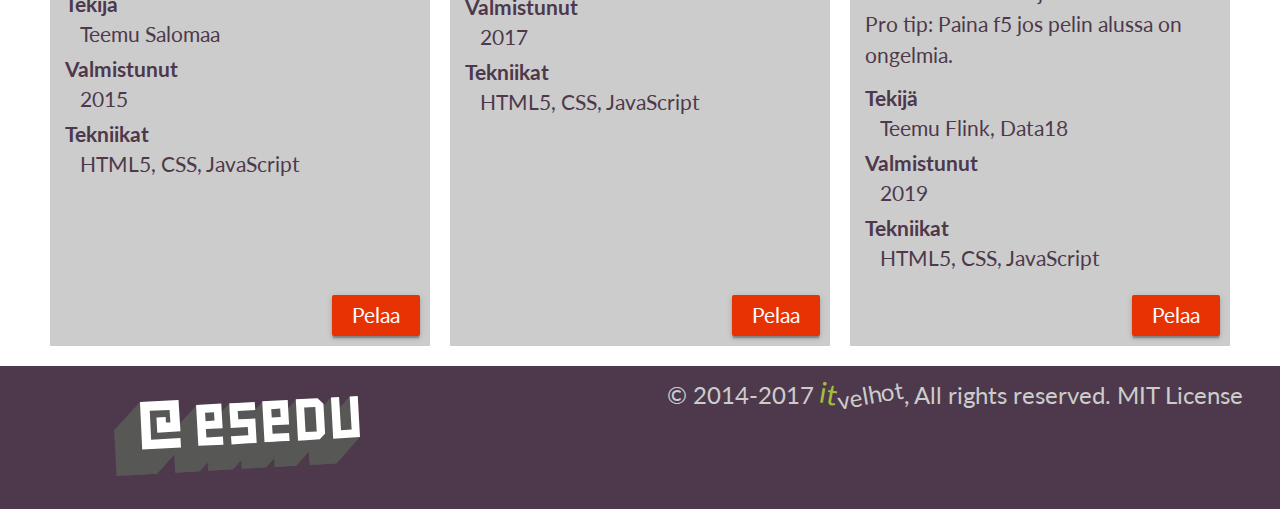
==== commit a2c238a0: "Korjailtiin HTML-validointiongelmia" ====
--- a/pelit.html
+++ b/pelit.html
@@ -1,8 +1,7 @@
 <!DOCTYPE html>
-<html>
+<html lang="fi">
   <head>
     <meta charset="utf-8">
-    <meta name="viewport" content="width=device-width">
     <meta name="description" content="Datamonnit, datanomi, esedu">
     <meta name="viewport" content="width=device-width, initial-scale=1.0">
     <meta name="keywords" content="datamonnit, datanomi, esedu">
@@ -22,17 +21,17 @@
         <div class="container">
           <div class="branding">
             <a href="./index.html">
-              <img class="heading-img" src="./assets/img/esedu_favico.png" style="" alt="Esedu Favicon"/>
+              <img class="heading-img" src="./assets/img/esedu_favico.png" alt="Esedu Favicon">
               <h1 class="heading-img"><span class="highlight pulse">it</span><span class="logo-pulse lowlight"> velhot</span></h1>
             </a>
           </div>
           <nav class="icon"><a href="javascript:void(0);" onclick="blockToggle('topnav')">&#9776;</a></nav>
           <nav id="topnav" class="topnav">
             <ul>
-              <li class=""><a href="https://it.esedu.fi/w" target="_new">VelhoWiki</a></li>
-              <li class=""><a href="https://ossi.esedu.fi" target="_new">Ossi</a></li>
+              <li class=""><a href="https://it.esedu.fi/w" target="_blank" rel="noopener noreferrer">VelhoWiki</a></li>
+              <li class=""><a href="https://ossi.esedu.fi" target="_blank" rel="noopener noreferrer">Ossi</a></li>
               <li class="active"><a href="../pelit.html">Pelit</a></li>
-              <li class=""><a href="http://moodle.esedu.fi/moodle/" target="_new">Moodle</a></li>
+              <li class=""><a href="http://moodle.esedu.fi/moodle/" target="_blank" rel="noopener noreferrer">Moodle</a></li>
             <!--
               <li  class="dropdown">
               <a href="javascript:void(0)" onclick="childToggle(this)" class="drop-btn">Ryhmät &nbsp;</a>
@@ -45,15 +44,16 @@
             <!--
               <li  class="tab6"><a href="#">Kuvia</a></li>
               <li  class="tab6"><a href="#">Some</a></li>
+            
+          -->
             </ul>
-          -->
           </nav>
         </div>
       </header>
   
       <section id="showcase" class="games">
           <div class="container">
-              <h1><span class="dark_bg">Datamonnit</span></h1>
+              <h2><span class="dark_bg">Datamonnit</span></h2>
               <p><span class="dark_bg">Tutustu koodariopiskelijoiden tekemiin pelielämyksiin</span></p>
           </div>
       </section>
@@ -71,7 +71,7 @@
               <dt>Tekniikat</dt><dd>HTML5, CSS, JavaScript</dd>
             </dl>
           </div>
-          <p class="more"><a class="btn" target="_new" href="../pelit/matopeli-niko/">Pelaa</a></p>
+          <p class="more"><a class="btn" target="_blank" href="../pelit/matopeli-niko/">Pelaa</a></p>
         </section>
         <section>
           <h2>Game of the Year 2046</h2>
@@ -85,7 +85,7 @@
               <dt>Tekniikat</dt><dd>HTML5, CSS, JavaScript</dd>
             </dl>
           </div>
-          <p class="more"><a class="btn" target="_new" href="../pelit/game_of_the_year/pelaus.html">Pelaa</a></p>
+          <p class="more"><a class="btn" target="_blank" href="../pelit/game_of_the_year/pelaus.html">Pelaa</a></p>
         </section>
         <section>
           <h2>Matopeli</h2>
@@ -99,7 +99,7 @@
                 <dt>Tekniikat</dt><dd>HTML5, CSS, JavaScript</dd>
               </dl>
           </div>
-          <p class="more"><a class="btn" target="_new" href="../pelit/matopeli/snake.html">Pelaa</a></p>
+          <p class="more"><a class="btn" target="_blank" href="../pelit/matopeli/snake.html">Pelaa</a></p>
         </section>
         <section>
           <h2>Potato Clicker</h2>
@@ -113,7 +113,7 @@
               <dt>Tekniikat</dt><dd>HTML5, CSS, JavaScript</dd>
             </dl>
           </div>
-          <p class="more"><a class="btn" target="_new" href="../pelit/potatoclicker">Pelaa</a></p>
+          <p class="more"><a class="btn" target="_blank" href="../pelit/potatoclicker">Pelaa</a></p>
         </section>
         <section>
           <h2>Hedelmäpeli</h2>
@@ -127,7 +127,7 @@
               <dt>Tekniikat</dt><dd>HTML5, CSS, JavaScript</dd>
             </dl>
           </div>
-          <p class="more"><a class="btn" target="_new" href="../pelit/hedelmapeli">Pelaa</a></p>
+          <p class="more"><a class="btn" target="_blank" href="../pelit/hedelmapeli">Pelaa</a></p>
         </section>
         <section>
           <h2>Seikkailupeli</h2>
@@ -141,7 +141,7 @@
               <dt>Tekniikat</dt><dd>HTML5, CSS, JavaScript</dd>
             </dl>
           </div>
-          <p class="more"><a class="btn" target="_new" href="../pelit/adventure">Pelaa</a></p>
+          <p class="more"><a class="btn" target="_blank" href="../pelit/adventure">Pelaa</a></p>
         </section>
         <section>
           <h2>Hirvipeli</h2>
@@ -153,7 +153,7 @@
               <dt>Tekniikat</dt><dd>HTML5, CSS, JavaScript</dd>
             </dl> 
           </div>
-          <p class="more"><a class="btn" target="_new" href="../pelit/hirvipeli">Pelaa</a></p>
+          <p class="more"><a class="btn" target="_blank" href="../pelit/hirvipeli">Pelaa</a></p>
         </section>
         <section>
           <h2>Keksiklikkeri</h2>
@@ -167,7 +167,7 @@
               <dt>Tekniikat</dt><dd>HTML5, CSS, JavaScript</dd>
             </dl>
           </div>
-          <p class="more"><a class="btn" target="_new" href="../pelit/keksi_klikkeri">Pelaa</a></p>
+          <p class="more"><a class="btn" target="_blank" href="../pelit/keksi_klikkeri">Pelaa</a></p>
         </section>
         <section>
           <h2>The Legend of fLink</h2>
@@ -183,7 +183,7 @@
               <dt>Tekniikat</dt><dd>HTML5, CSS, JavaScript</dd>
             </dl>
           </div>
-          <p class="more"><a class="btn" target="_new" href="../pelit/LOF/menu.html">Pelaa</a></p>
+          <p class="more"><a class="btn" target="_blank" href="../pelit/LOF/menu.html">Pelaa</a></p>
         </section>
 
 
@@ -196,26 +196,26 @@
           <ul>
             <li>
               <a href="https://www.esedu.fi">
-                <img src="assets/img/esedu_gray.svg" data-no-retina="true" alt="youtube-logo" style="height: 40px; ">
-              </a>
-            </li>
-            <li>
-              <a href="https://www.github.com/datamonnit/">
+                <img src="assets/img/esedu_gray.svg" data-no-retina="true" alt="youtube-logo">
+              </a>
+            </li>
+            <li>
+              <a href="https://www.github.com/datamonnit/" title="Github Account">
                 <i class="fab fa-github"></i>
               </a>
             </li>
             <li>
-              <a href="https://www.instagram.com/datamonni/">
+              <a href="https://www.instagram.com/datamonni/" title="Instagram">
                 <i class="fab fa-instagram"></i>
               </a>
             </li>
             <li>
-                <a href="https://twitch.tv/codingesedu" target="_new">
+                <a href="https://twitch.tv/codingesedu" target="_blank" rel="noopener noreferrer" title="Twitch">
                   <i class="fab fa-twitch"></i>
                 </a> 
             </li>
             <li>
-              <a href="https://www.youtube.com/channel/UCwDwx63XPM27Wz66mrq5-hw" target="_new">
+              <a href="https://www.youtube.com/channel/UCwDwx63XPM27Wz66mrq5-hw" target="_blank" rel="noopener noreferrer" title="Youtube Channel">
                 <i class="fab fa-youtube"></i>
               </a>
             </li>
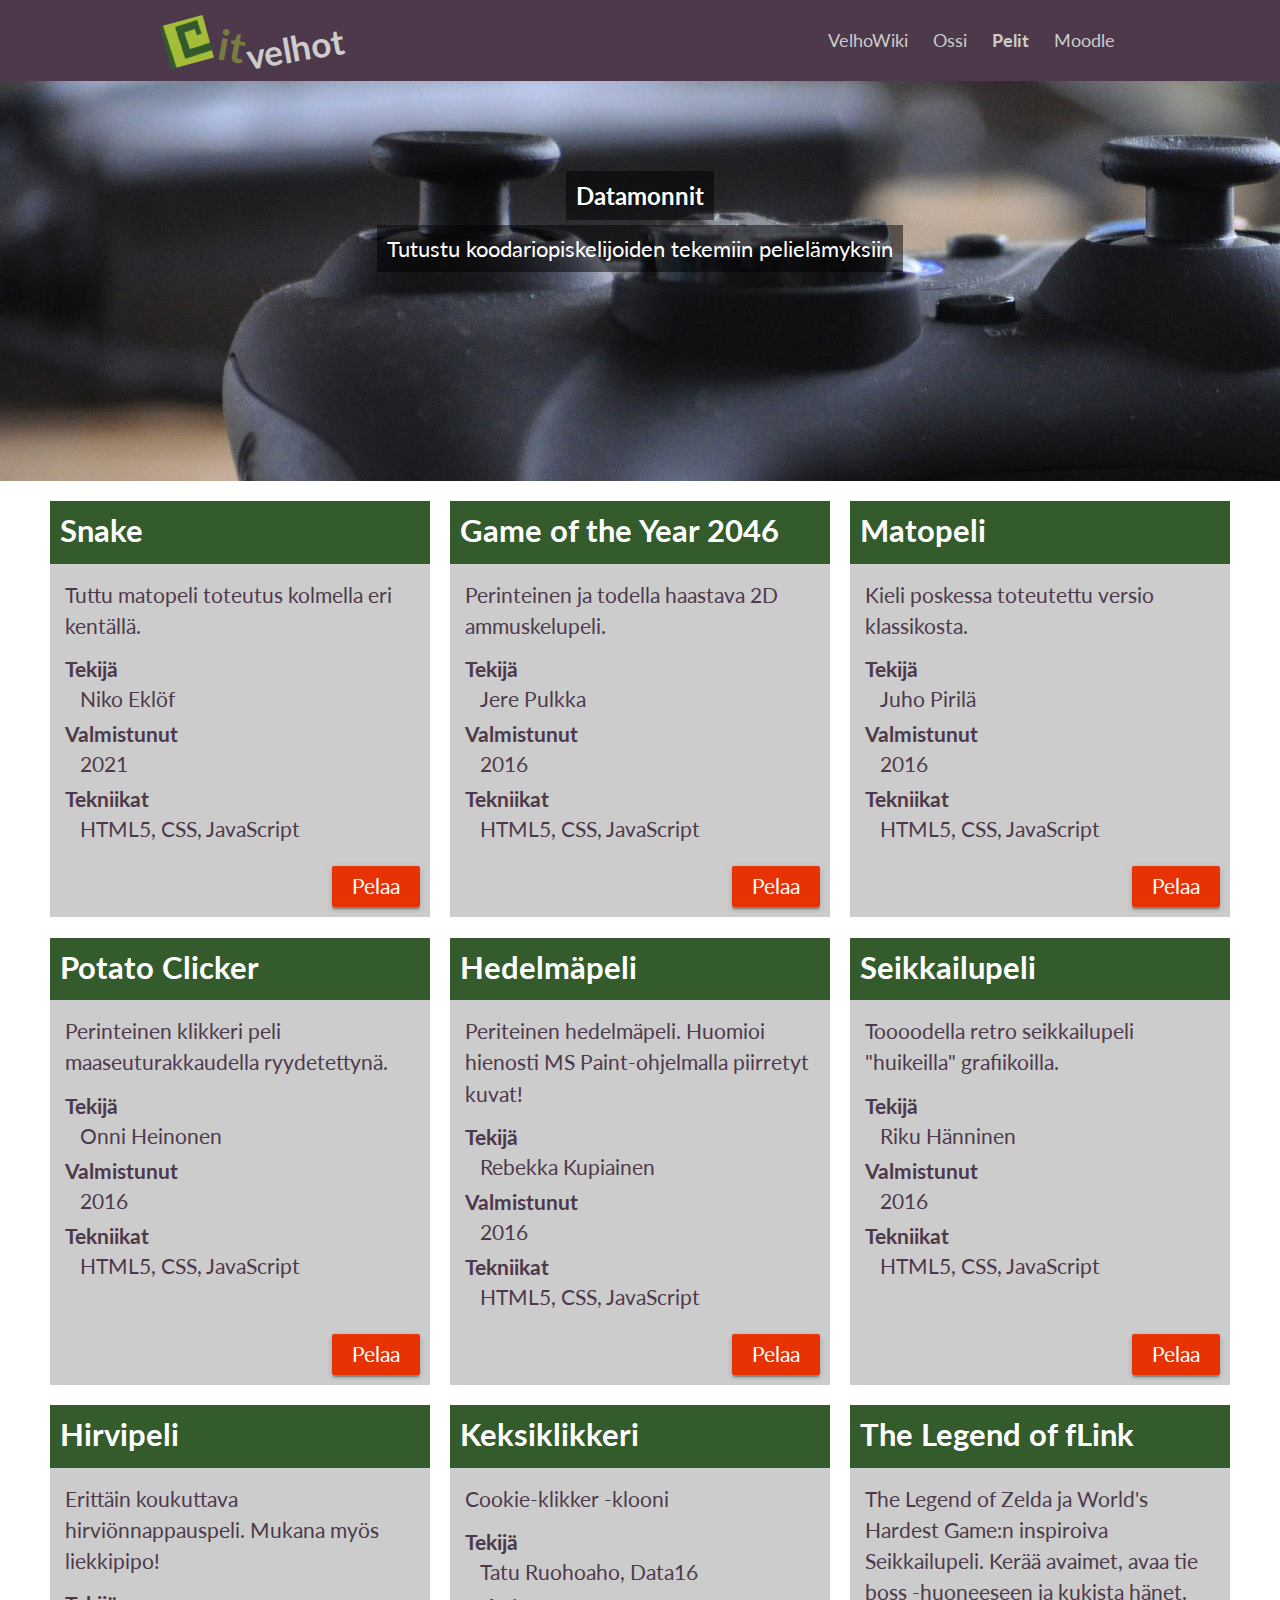
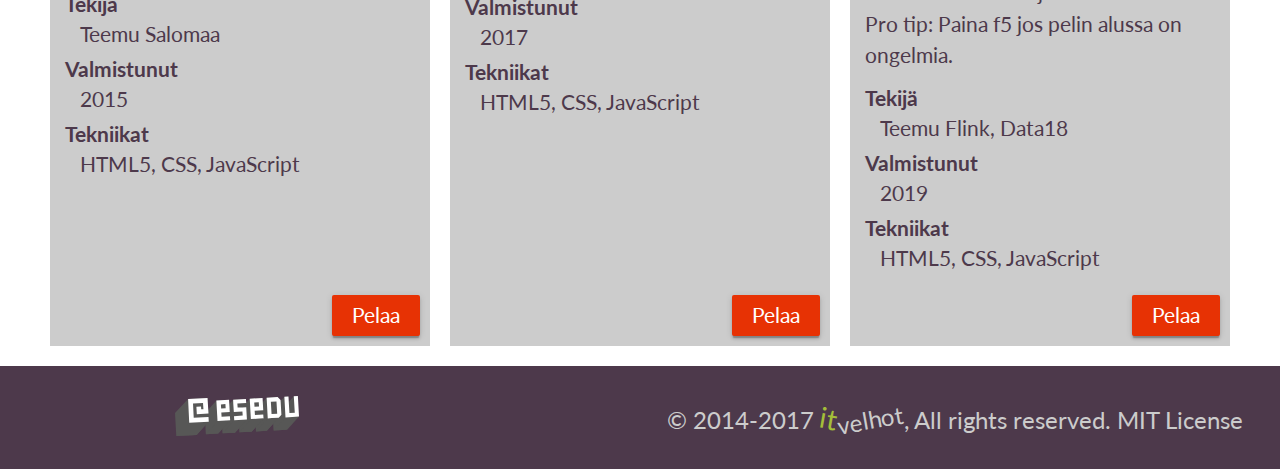
==== commit 59d9614a: "Tyylikorjauksia" ====
--- a/pelit.html
+++ b/pelit.html
@@ -196,7 +196,7 @@
           <ul>
             <li>
               <a href="https://www.esedu.fi">
-                <img src="assets/img/esedu_gray.svg" data-no-retina="true" alt="youtube-logo">
+                <img class="footer-esedu-logo" src="assets/img/esedu_gray.svg" data-no-retina="true" alt="youtube-logo">
               </a>
             </li>
             <li>
@@ -224,7 +224,7 @@
         <section>
             <p class="copy">© 2014-2017 <span class="highlight">it</span><span class="lowlight">velhot</span>, All rights reserved. MIT License</p>
         </section>
-      </footer>
+    </footer>
 
   </body>
   <script src="./assets/js/main.js"></script>
--- a/assets/css/mobile-style.css
+++ b/assets/css/mobile-style.css
@@ -354,7 +354,7 @@
   vertical-align: middle;
 }
 
-footer div {
+footer section {
   display: flex;
   flex-direction: column;
   justify-content: center;
@@ -470,3 +470,6 @@
   }
 }
 
+.footer-esedu-logo {
+  height: 40px;
+}
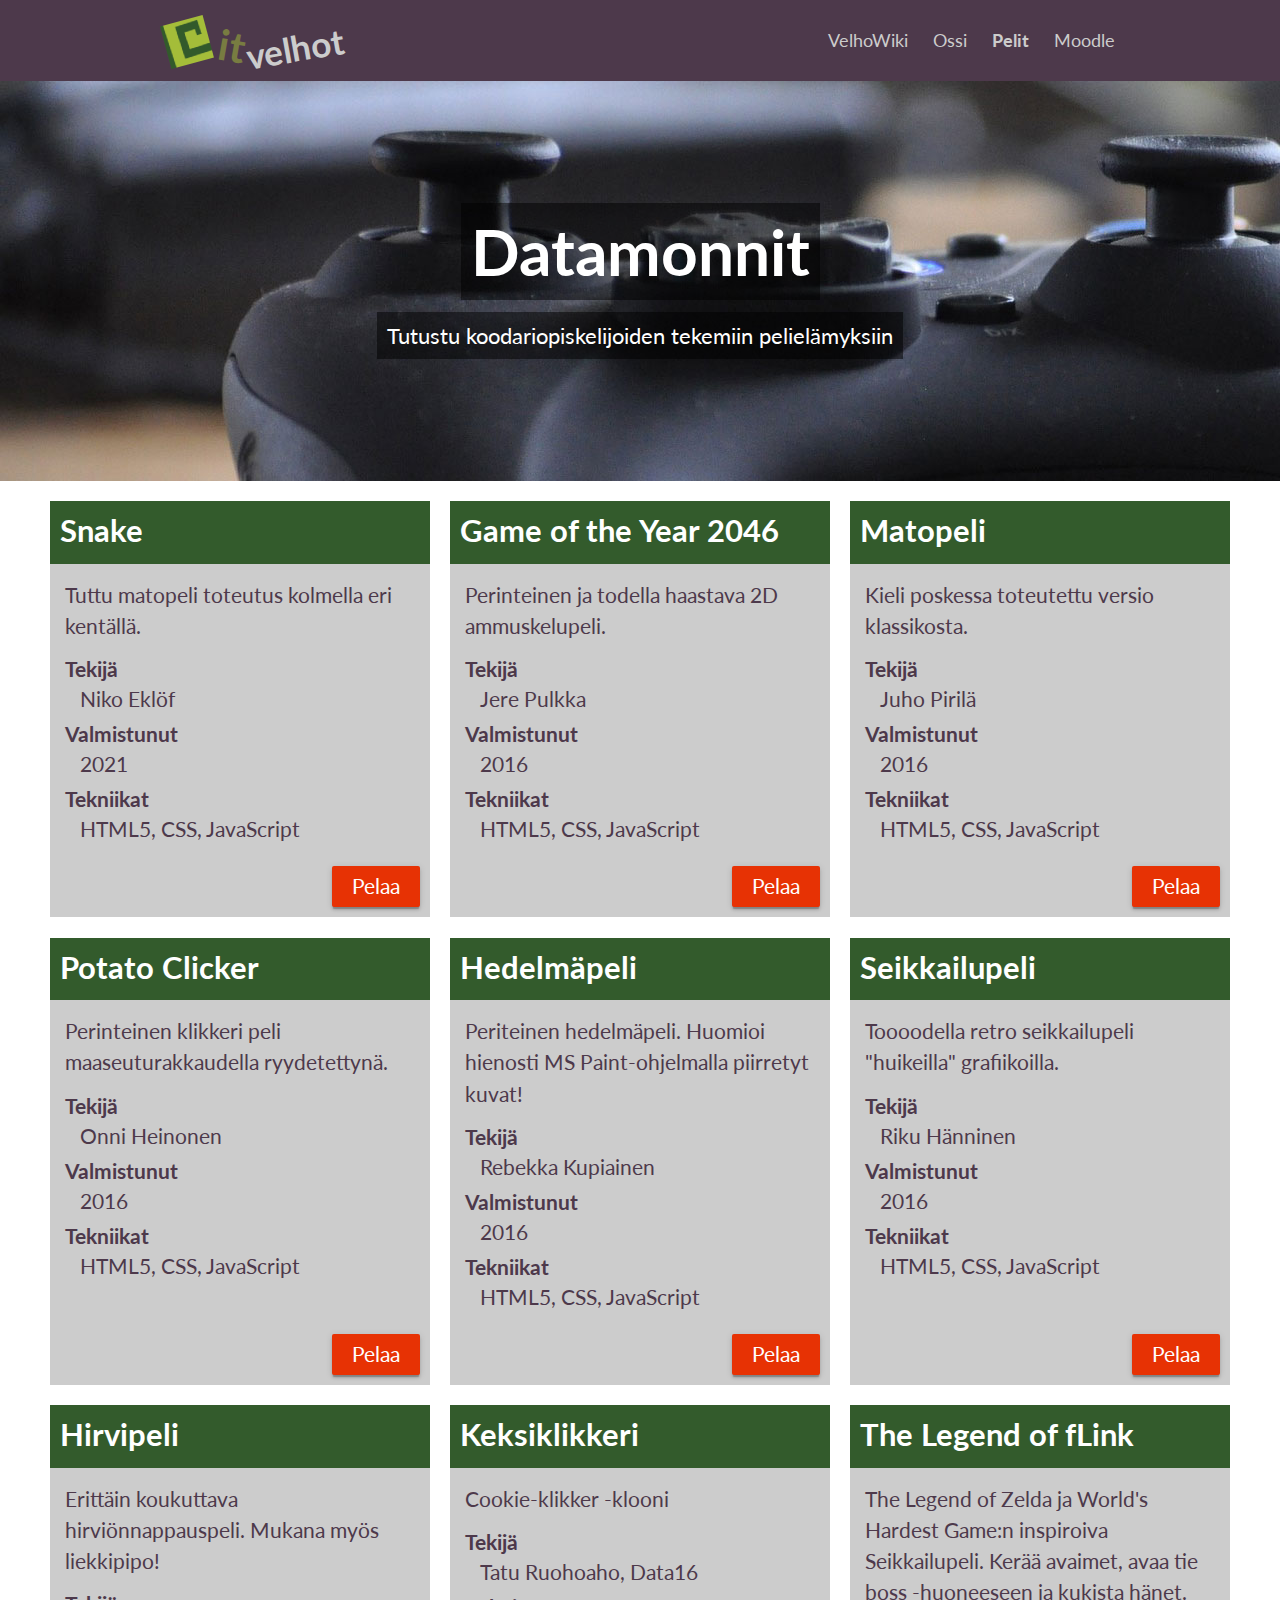
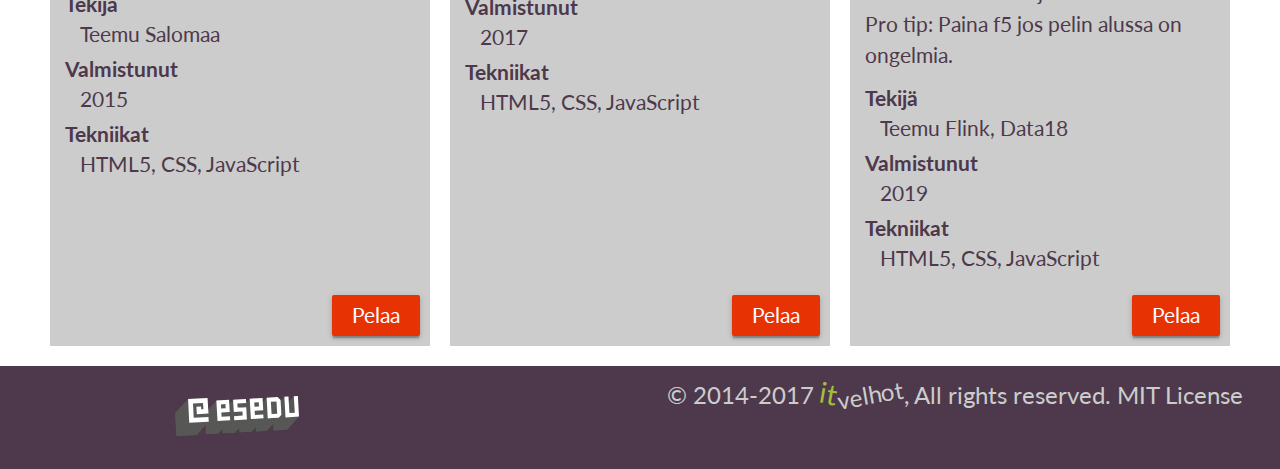
==== commit cd9ec6d7: "HTML-validointia" ====
--- a/pelit.html
+++ b/pelit.html
@@ -192,7 +192,7 @@
 
       
     <footer>
-        <section>
+        <div>
           <ul>
             <li>
               <a href="https://www.esedu.fi">
@@ -220,12 +220,12 @@
               </a>
             </li>
           </ul>
-        </section>
-        <section>
+        </div>
+        <div>
             <p class="copy">© 2014-2017 <span class="highlight">it</span><span class="lowlight">velhot</span>, All rights reserved. MIT License</p>
-        </section>
+        </div>
     </footer>
-
+    <script src="./assets/js/main.js"></script>
   </body>
-  <script src="./assets/js/main.js"></script>
+  
 </html>
--- a/assets/css/mobile-style.css
+++ b/assets/css/mobile-style.css
@@ -5,10 +5,6 @@
 html, body{
   height: 100%;
   font-family: 'Lato', sans-serif;
-}
-
-h1,h2, li a, footer, p {
-  
 }
 
 .ruudukko ul {
@@ -233,9 +229,9 @@
 }
 
 
-#showcase h1 {
-  font-size: 60px;
-  margin: 20px;
+#showcase h2 {
+  font-size: 4em;
+  margin: 0.5em;
 }
 
 #showcase p {
